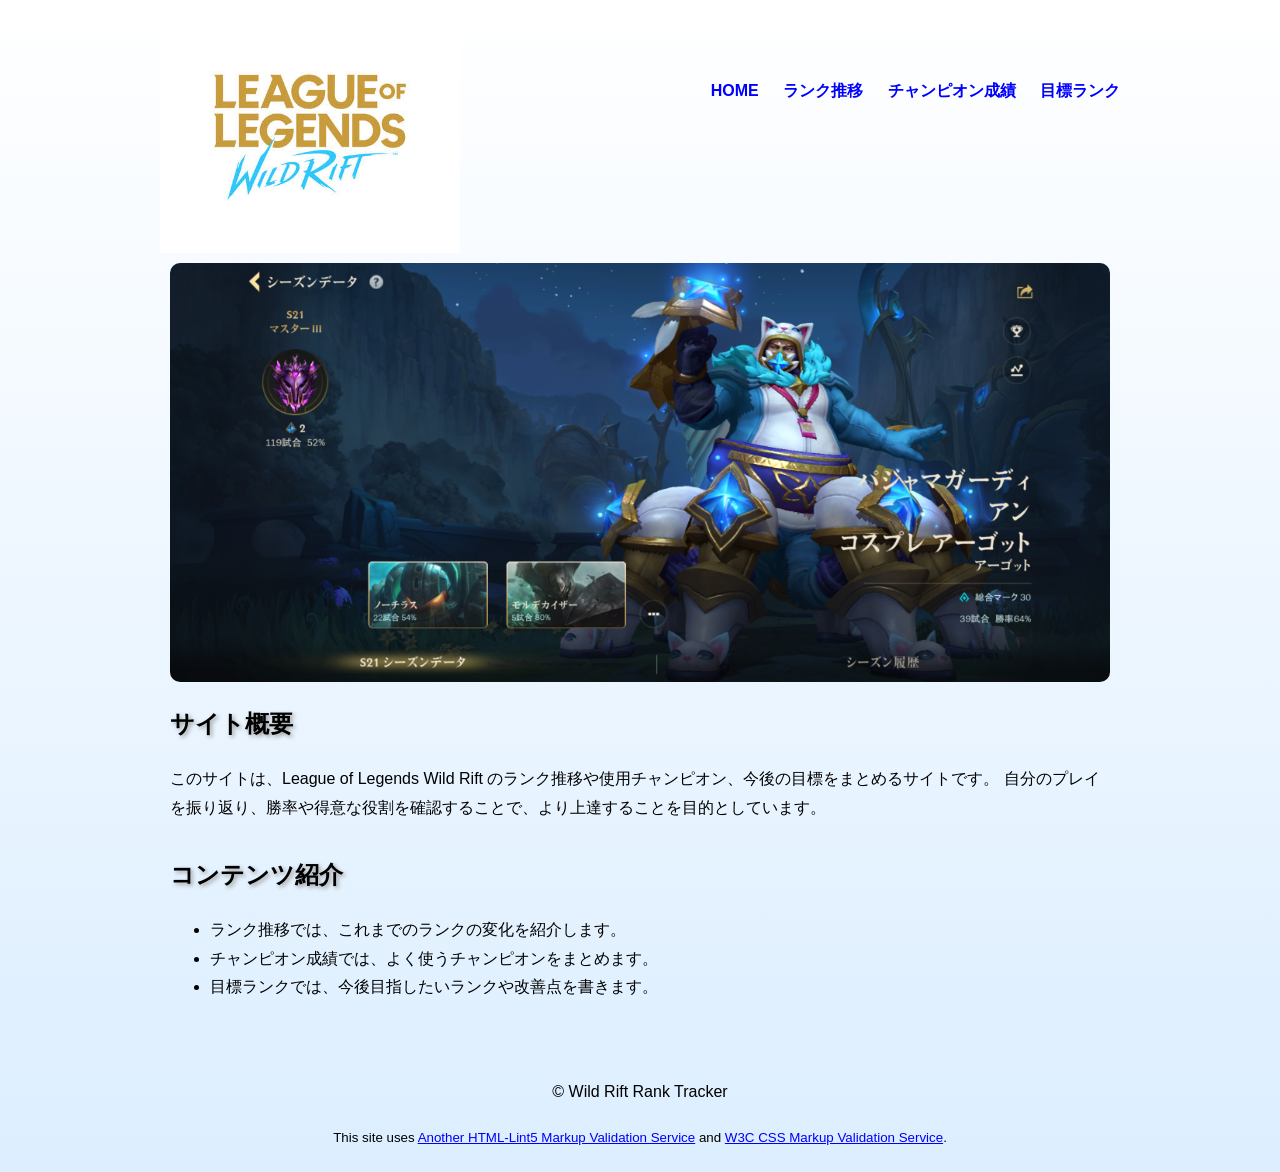
==== index.html @ 667a1039 "Add files via upload" ====
<!DOCTYPE html>
<html lang="ja">
<head>
<meta charset="UTF-8">
<title>Wild Rift Rank Tracker</title>
<link rel="stylesheet" href="css/mystyle.css">
</head>

<body>

<header>
<div class="header-inner">

<h1>
<img src="image/logo.png" alt="ロゴ" class="logo" id="pagetop">
</h1>

<nav>
<ul>
<li><a href="index.html">HOME</a></li>
<li><a href="contents1.html">ランク推移</a></li>
<li><a href="contents2.html">チャンピオン成績</a></li>
<li><a href="contents3.html">目標ランク</a></li>
</ul>
</nav>

<div class="clear"></div>

</div>
</header>

<main class="page">

<img src="image/main.jpg" alt="Wild Rift" class="mainimage">

<section>
<h2>サイト概要</h2>
<p>
このサイトは、League of Legends Wild Rift のランク推移や使用チャンピオン、今後の目標をまとめるサイトです。
自分のプレイを振り返り、勝率や得意な役割を確認することで、より上達することを目的としています。
</p>
</section>

<section>
<h2>コンテンツ紹介</h2>
<ul>
<li>ランク推移では、これまでのランクの変化を紹介します。</li>
<li>チャンピオン成績では、よく使うチャンピオンをまとめます。</li>
<li>目標ランクでは、今後目指したいランクや改善点を書きます。</li>
</ul>
</section>

</main>

<footer>
<p>&copy; Wild Rift Rank Tracker</p>
<small>
This site uses
<a href="http://www.htmllint.net/html-lint/htmllint.html#" target="_blank">Another HTML-Lint5 Markup Validation Service</a>
and
<a href="http://jigsaw.w3.org/css-validator/#validate_by_upload" target="_blank">W3C CSS Markup Validation Service</a>.
</small>
</footer>

</body>
</html>
---- css/mystyle.css ----
body{
    margin:0;
    font-family:sans-serif;
    line-height:1.8;
    background:linear-gradient(to bottom,#ffffff,#dceeff);
}

.header-inner{
    width:960px;
    max-width:100%;
    margin:auto;
}

.logo{
    float:left;
    width:300px;
    height:auto;
}

nav{
    float:right;
    margin-top:40px;
}

nav ul{
    list-style-type:none;
    padding:0;
}

nav li{
    display:inline;
    margin-left:20px;
}

nav a{
    text-decoration:none;
    font-weight:bold;
}

a:link{
    color:blue;
}

a:visited{
    color:purple;
}

a:hover{
    color:red;
    text-decoration:underline;
}

a:active{
    color:orange;
}

.clear{
    clear:both;
}

.mainimage{
    width:1000px;
    max-width:100%;
    height:auto;
    display:block;
    margin:auto;
    border-radius:10px;
}

.page{
    width:960px;
    max-width:100%;
    margin:auto;
    padding:10px;
    box-sizing:border-box;
    overflow:hidden;
}

h2{
    text-shadow:2px 2px 4px #999999;
}

.breadcrumb{
    padding:0;
}

.breadcrumb li{
    display:inline;
}

.point-img{
    width:300px;
    max-width:100%;
    height:auto;
    float:right;
    margin-left:20px;
    margin-bottom:10px;
    box-shadow:0 0 10px 3px #aaaaaa;
    border-radius:10px;
}

.champion-list{
    list-style-image:url("../image/mark.png");
}

.sentou{
    clear:both;
    text-align:right;
}

section{
    margin-bottom:30px;
}

footer{
    text-align:center;
    padding:20px;
}
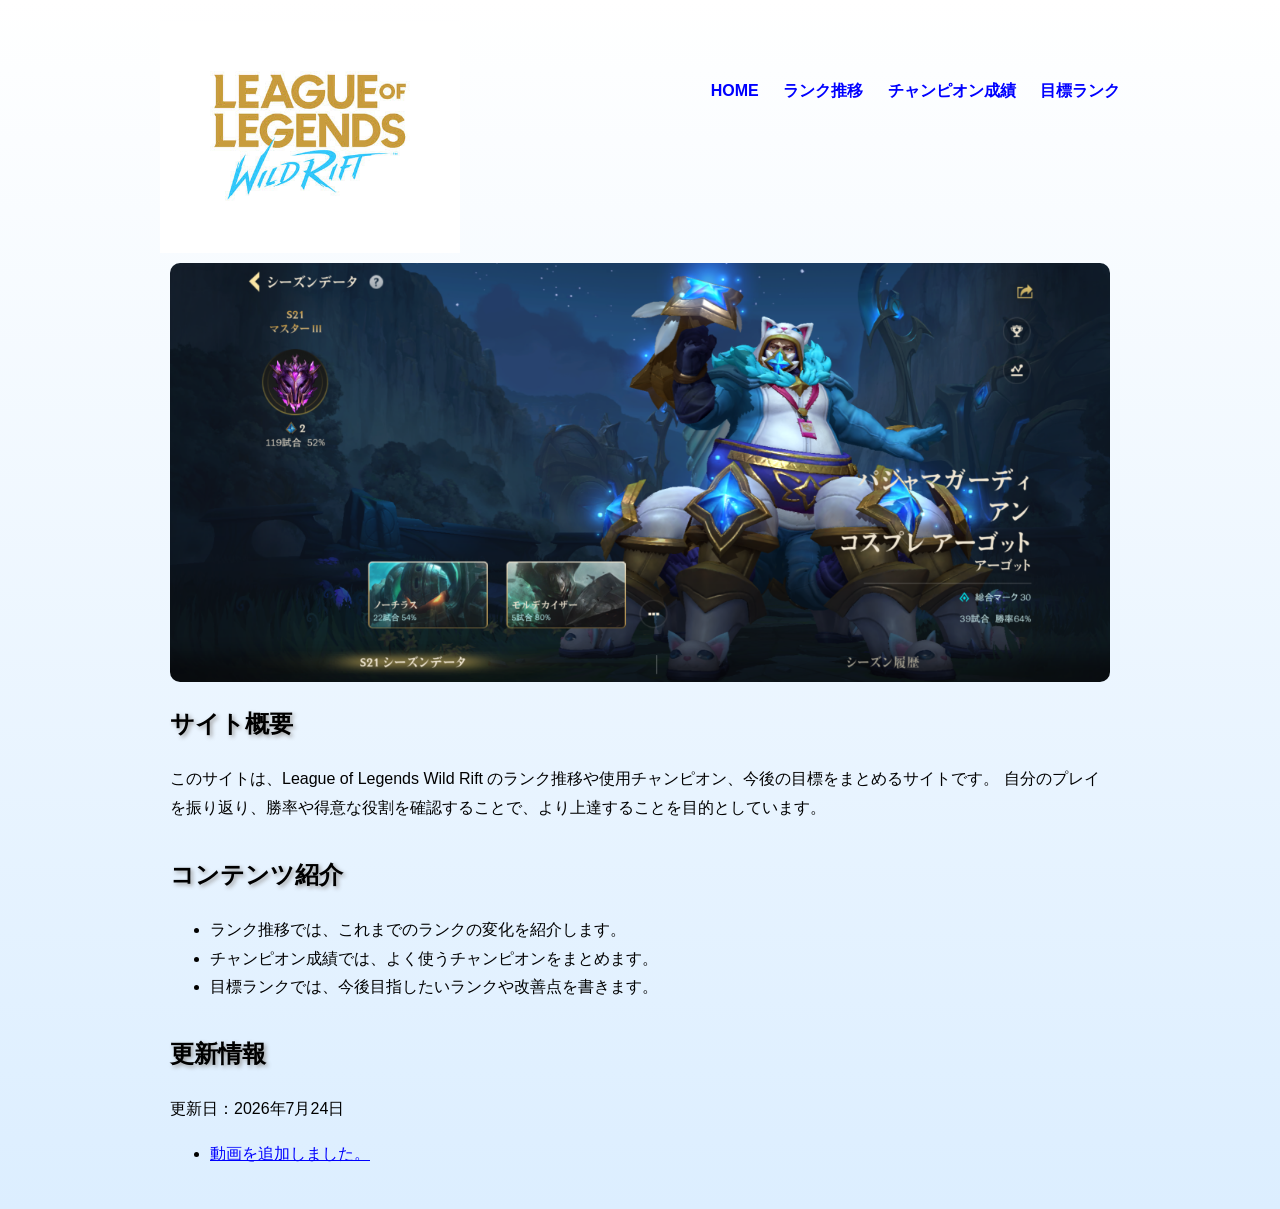
==== commit 1e1a1f8a: "Add files via upload" ====
--- a/index.html
+++ b/index.html
@@ -50,17 +50,15 @@
 </ul>
 </section>
 
-</main>
+<section>
+<h2>更新情報</h2>
 
-<footer>
-<p>&copy; Wild Rift Rank Tracker</p>
-<small>
-This site uses
-<a href="http://www.htmllint.net/html-lint/htmllint.html#" target="_blank">Another HTML-Lint5 Markup Validation Service</a>
-and
-<a href="http://jigsaw.w3.org/css-validator/#validate_by_upload" target="_blank">W3C CSS Markup Validation Service</a>.
-</small>
-</footer>
+<p>
+更新日：2026年7月24日
+</p>
 
-</body>
-</html>+<ul>
+<li><a href="contents3.html">動画を追加しました。</a></li>
+</ul>
+
+</section>
--- a/css/mystyle.css
+++ b/css/mystyle.css
@@ -115,4 +115,89 @@
 footer{
     text-align:center;
     padding:20px;
+}
+.sidebar{
+    float:right;
+    width:22%;
+    background:#eef7ff;
+    border:1px solid #7db7ff;
+    padding:10px;
+    box-sizing:border-box;
+}
+
+.sidebar h3{
+    margin-top:0;
+    color:#0044aa;
+}
+
+.sidebar ul{
+    list-style:none;
+    padding:0;
+}
+
+.sidebar li{
+    margin-bottom:10px;
+}
+
+.sidebar a{
+    display:block;
+    padding:8px;
+    background:#ffffff;
+    text-decoration:none;
+    color:#000;
+    border:1px solid #99c2ff;
+}
+
+.sidebar a:hover{
+    background:#d9ecff;
+}
+
+.kiji{
+    float:left;
+    width:75%;
+}
+
+footer{
+    clear:both;
+}
+/* 目標ランクページ */
+
+.goal-section {
+    margin-top: 30px;
+    margin-bottom: 40px;
+}
+
+.goal-list {
+    margin: 20px 0;
+    padding-left: 40px;
+    list-style-type: disc;
+    list-style-image: none;
+}
+
+.goal-list li {
+    margin-bottom: 10px;
+    line-height: 1.8;
+}
+
+.video-section {
+    clear: both;
+    margin-top: 40px;
+    margin-bottom: 30px;
+}
+
+.play-video {
+    display: block;
+    width: 640px;
+    max-width: 100%;
+    height: auto;
+    margin: 20px auto;
+}
+
+@media screen and (max-width: 959px) {
+
+    .play-video {
+        width: 100%;
+        height: auto;
+    }
+
 }
